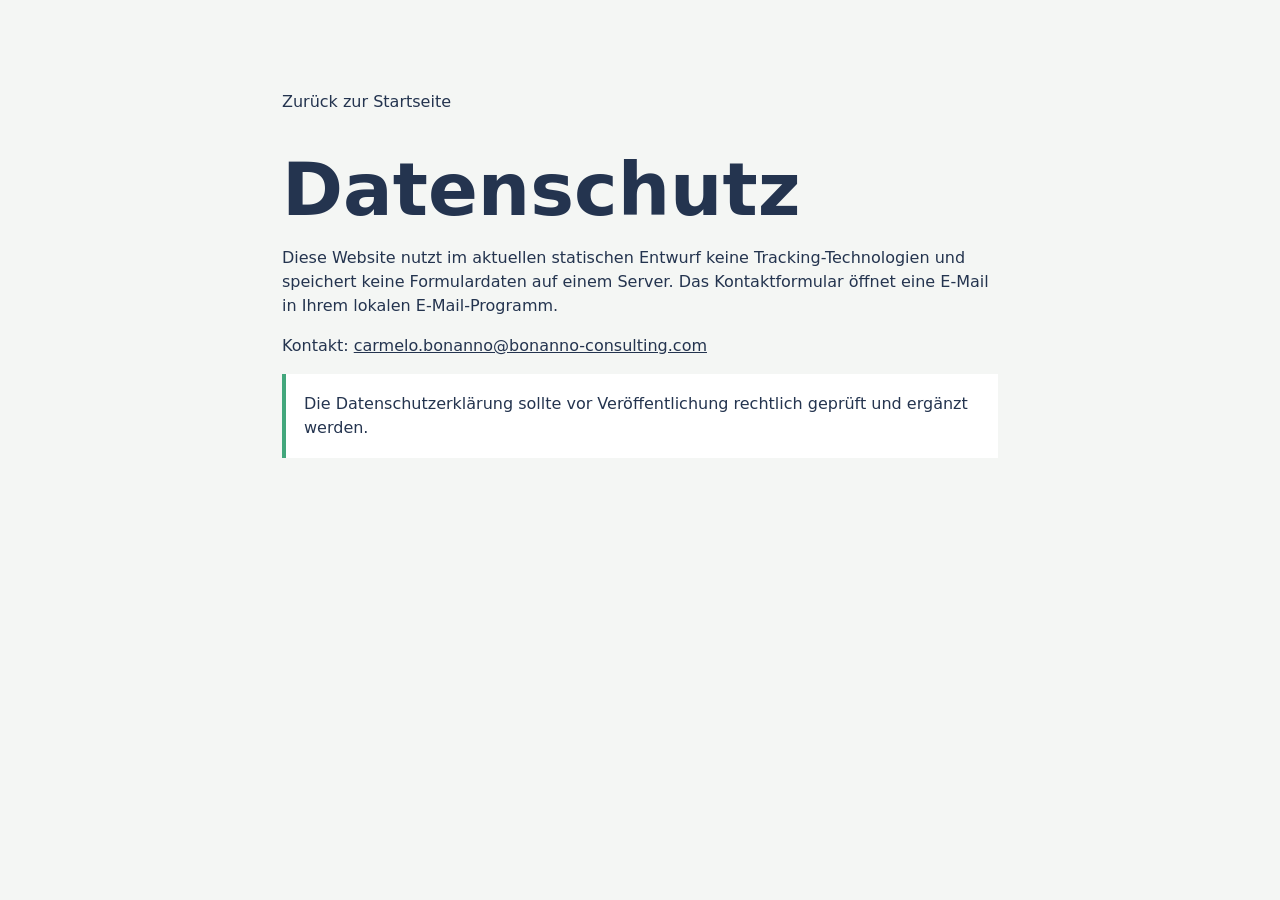
==== datenschutz.html @ 6b0d4506 "Initial Bonanno Consulting website" ====
<!doctype html>
<html lang="de">
  <head>
    <meta charset="utf-8" />
    <meta name="viewport" content="width=device-width, initial-scale=1" />
    <title>Datenschutz | Bonanno Consulting</title>
    <link rel="stylesheet" href="styles.css" />
  </head>
  <body>
    <main class="legal-page">
      <a class="back-link" href="index.html">Zurück zur Startseite</a>
      <h1>Datenschutz</h1>
      <p>
        Diese Website nutzt im aktuellen statischen Entwurf keine Tracking-Technologien und
        speichert keine Formulardaten auf einem Server. Das Kontaktformular öffnet eine
        E-Mail in Ihrem lokalen E-Mail-Programm.
      </p>
      <p>
        Kontakt:
        <a href="mailto:carmelo.bonanno@bonanno-consulting.com">
          carmelo.bonanno@bonanno-consulting.com
        </a>
      </p>
      <p class="legal-note">
        Die Datenschutzerklärung sollte vor Veröffentlichung rechtlich geprüft und ergänzt
        werden.
      </p>
    </main>
  </body>
</html>
---- styles.css ----
:root {
  --bg: #f4f6f4;
  --surface: #ffffff;
  --ink: #24344f;
  --muted: #667287;
  --line: #d9dee8;
  --dark: #172337;
  --dark-soft: #22324c;
  --accent: #1a7d8f;
  --green: #42a77c;
  --purple: #6758c9;
  --warm: #c49766;
  --shadow: 0 28px 80px rgba(23, 35, 55, 0.18);
}

* {
  box-sizing: border-box;
}

html {
  scroll-behavior: smooth;
}

body {
  margin: 0;
  background: var(--bg);
  color: var(--ink);
  font-family:
    "Avenir Next", Avenir, "Helvetica Neue", ui-sans-serif, system-ui, sans-serif;
  line-height: 1.5;
}

img {
  display: block;
  max-width: 100%;
}

a {
  color: inherit;
}

.site-header {
  position: sticky;
  top: 0;
  z-index: 20;
  display: flex;
  align-items: center;
  justify-content: space-between;
  gap: 24px;
  padding: 18px clamp(20px, 4vw, 58px);
  background: rgba(244, 246, 244, 0.92);
  border-bottom: 1px solid rgba(217, 223, 220, 0.9);
  backdrop-filter: blur(18px);
}

.brand {
  display: block;
  width: 218px;
  height: 38px;
  overflow: hidden;
  text-decoration: none;
}

.brand img {
  width: 218px;
  height: auto;
  transform: translateY(-72px);
}

.main-nav {
  display: flex;
  align-items: center;
  gap: clamp(14px, 2vw, 30px);
  color: var(--muted);
  font-size: 0.95rem;
}

.main-nav a {
  text-decoration: none;
}

.main-nav a:hover,
.main-nav a:focus-visible {
  color: var(--ink);
}

.nav-cta {
  padding: 9px 14px;
  border: 1px solid var(--ink);
  border-radius: 6px;
  color: var(--ink) !important;
  font-weight: 820;
}

.hero {
  position: relative;
  display: grid;
  grid-template-columns: minmax(0, 1fr) minmax(340px, 0.58fr);
  gap: clamp(34px, 6vw, 98px);
  align-items: center;
  min-height: min(700px, calc(100vh - 75px));
  padding: clamp(76px, 9vw, 118px) clamp(20px, 4vw, 58px);
  overflow: hidden;
  background: #f7f8f6;
  color: var(--ink);
  isolation: isolate;
}

.hero::after {
  display: none;
}

.hero::before {
  position: absolute;
  inset: 0;
  z-index: -1;
  border-bottom: 1px solid var(--line);
  content: "";
}

.hero-copy,
.hero-card {
  position: relative;
  z-index: 2;
}

.hero-copy {
  max-width: 820px;
}

.eyebrow {
  margin: 0 0 14px;
  color: var(--accent);
  font-size: 0.78rem;
  font-weight: 900;
  letter-spacing: 0;
  text-transform: uppercase;
}

.hero .eyebrow,
.capabilities .eyebrow {
  color: var(--accent);
}

h1,
h2,
h3,
p {
  margin-top: 0;
}

h1 {
  max-width: 780px;
  margin-bottom: 22px;
  font-family: "Avenir Next", Avenir, "Helvetica Neue", ui-sans-serif, system-ui, sans-serif;
  font-size: clamp(2.9rem, 5.7vw, 5.55rem);
  font-weight: 900;
  line-height: 0.92;
  letter-spacing: 0;
}

h2 {
  max-width: 930px;
  margin-bottom: 18px;
  font-size: clamp(2.2rem, 4.6vw, 4.25rem);
  line-height: 0.98;
  letter-spacing: 0;
}

h3 {
  margin-bottom: 8px;
  font-size: 1.25rem;
  line-height: 1.18;
}

.hero-copy p:not(.eyebrow) {
  max-width: 640px;
  color: var(--muted);
  font-size: clamp(1.1rem, 1.6vw, 1.32rem);
}

.hero-actions {
  display: flex;
  flex-wrap: wrap;
  gap: 14px;
  margin-top: 32px;
}

.button {
  display: inline-flex;
  min-height: 50px;
  align-items: center;
  justify-content: center;
  padding: 12px 18px;
  border-radius: 6px;
  font-weight: 860;
  text-decoration: none;
  cursor: pointer;
}

.button.primary {
  border: 1px solid var(--warm);
  background: var(--warm);
  color: #141b26;
}

.button.ghost {
  border: 1px solid var(--line);
  background: #fff;
  color: var(--ink);
}

.button:hover,
.button:focus-visible {
  transform: translateY(-1px);
}

.hero-stage {
  position: relative;
  z-index: 2;
  display: grid;
  gap: 18px;
}

.hero-stage::before {
  position: absolute;
  inset: -24px;
  z-index: -1;
  border: 1px solid var(--line);
  content: "";
}

.hero-stage::after {
  position: absolute;
  top: -24px;
  right: -24px;
  width: 72px;
  height: 72px;
  border-top: 6px solid var(--warm);
  border-right: 6px solid var(--warm);
  content: "";
}

.hero-card {
  padding: 30px;
  border-left: 5px solid var(--warm);
  background: var(--dark);
  color: #fff;
}

.hero-card span,
.quote-card span,
.focus-grid span {
  display: block;
  margin-bottom: 10px;
  color: #8ee8dc;
  font-size: 0.78rem;
  font-weight: 900;
  text-transform: uppercase;
}

.brief-list {
  display: grid;
  border: 1px solid var(--line);
  background: #fff;
}

.brief-list div {
  display: grid;
  grid-template-columns: 48px minmax(0, 1fr);
  gap: 16px;
  padding: 18px 20px;
  border-bottom: 1px solid var(--line);
}

.brief-list div:last-child {
  border-bottom: 0;
}

.brief-list span {
  color: var(--accent);
  font-weight: 900;
}

.brief-list strong {
  font-size: 1rem;
  line-height: 1.25;
}

.hero-card strong {
  display: block;
  margin-bottom: 10px;
  font-size: 1.7rem;
  line-height: 1.05;
}

.hero-card p {
  margin-bottom: 0;
  color: rgba(255, 255, 255, 0.76);
}

.impact-strip {
  position: relative;
  z-index: 3;
  display: grid;
  grid-template-columns: repeat(3, minmax(0, 1fr));
  max-width: 1180px;
  margin: -72px auto 0;
  border-radius: 6px;
  background: #fff;
  box-shadow: var(--shadow);
}

.impact-strip article {
  min-height: 160px;
  padding: 26px;
  border-right: 1px solid var(--line);
}

.impact-strip article:last-child {
  border-right: 0;
}

.impact-strip span {
  display: block;
  margin-bottom: 18px;
  color: var(--green);
  font-weight: 900;
}

.impact-strip strong {
  display: block;
  margin-bottom: 8px;
  font-size: 1.18rem;
}

.impact-strip p {
  margin-bottom: 0;
  color: var(--muted);
}

.section {
  padding: clamp(78px, 10vw, 132px) clamp(20px, 4vw, 58px);
}

.section-heading,
.split-intro,
.capability-list,
.focus-grid,
.method-grid,
.about,
.contact {
  max-width: 1180px;
  margin-right: auto;
  margin-left: auto;
}

.section-heading {
  margin-bottom: 34px;
}

.split-intro {
  display: grid;
  grid-template-columns: minmax(520px, 1fr) minmax(420px, 0.9fr);
  gap: clamp(32px, 6vw, 86px);
  align-items: center;
}

.split-intro h2 {
  font-size: clamp(2.6rem, 4.2vw, 4.7rem);
}

.visual-stack {
  display: grid;
  grid-template-columns: 1fr 0.86fr;
  gap: 18px;
  align-items: end;
}

.visual-stack img {
  width: 100%;
  border: 1px solid var(--line);
  border-radius: 6px;
  box-shadow: 0 20px 60px rgba(8, 15, 18, 0.1);
}

.visual-stack img:first-child {
  transform: translateY(34px);
}

.capabilities {
  background: var(--dark);
  color: #fff;
}

.capability-list {
  border-top: 1px solid rgba(255, 255, 255, 0.18);
}

.capability-list article {
  display: grid;
  grid-template-columns: 90px minmax(0, 1fr);
  gap: 20px;
  padding: 30px 0;
  border-bottom: 1px solid rgba(255, 255, 255, 0.18);
}

.capability-list span {
  color: var(--green);
  font-weight: 900;
}

.capability-list h3 {
  max-width: 680px;
  font-size: clamp(1.6rem, 3vw, 2.5rem);
}

.capability-list p {
  max-width: 680px;
  margin-bottom: 0;
  color: rgba(255, 255, 255, 0.68);
  font-size: 1.05rem;
}

.focus {
  background: #fff;
}

.focus-grid {
  display: grid;
  grid-template-columns: repeat(3, minmax(0, 1fr));
  gap: 18px;
}

.focus-grid article {
  min-height: 300px;
  padding: 26px;
  border-radius: 6px;
  color: #fff;
  background:
    linear-gradient(180deg, rgba(8, 15, 18, 0.08), rgba(8, 15, 18, 0.72)),
    linear-gradient(135deg, var(--accent), var(--dark));
}

.focus-grid article:nth-child(2) {
  background:
    linear-gradient(180deg, rgba(8, 15, 18, 0.08), rgba(8, 15, 18, 0.74)),
    linear-gradient(135deg, var(--purple), var(--dark));
}

.focus-grid article:nth-child(3) {
  background:
    linear-gradient(180deg, rgba(8, 15, 18, 0.08), rgba(8, 15, 18, 0.74)),
    linear-gradient(135deg, var(--warm), var(--dark));
}

.focus-grid span {
  color: rgba(255, 255, 255, 0.78);
}

.focus-grid h3 {
  margin-top: 120px;
  font-size: 1.8rem;
}

.focus-grid p {
  margin-bottom: 0;
  color: rgba(255, 255, 255, 0.75);
}

.method {
  background: var(--bg);
}

.method-grid {
  display: grid;
  grid-template-columns: repeat(4, minmax(0, 1fr));
  gap: 1px;
  background: var(--line);
  border: 1px solid var(--line);
}

.method-grid article {
  min-height: 230px;
  padding: 26px;
  background: #fff;
}

.method-grid strong {
  display: block;
  margin-bottom: 72px;
  color: var(--green);
}

.method-grid p {
  margin-bottom: 0;
  color: var(--muted);
  font-size: 1.06rem;
}

.about {
  display: grid;
  grid-template-columns: minmax(300px, 0.72fr) minmax(0, 1fr);
  gap: clamp(32px, 6vw, 82px);
  align-items: center;
}

.about-image {
  position: relative;
}

.about-image::before {
  position: absolute;
  inset: 28px -24px -24px 24px;
  z-index: -1;
  background: var(--green);
  content: "";
}

.about-image img {
  width: 100%;
  max-height: 640px;
  border-radius: 6px;
  box-shadow: var(--shadow);
  object-fit: cover;
  object-position: center top;
}

.about-copy p:not(.eyebrow) {
  max-width: 660px;
  color: var(--muted);
  font-size: 1.12rem;
}

.quote-card {
  max-width: 560px;
  margin-top: 30px;
  padding: 24px;
  border-left: 5px solid var(--green);
  background: #fff;
  box-shadow: 0 18px 50px rgba(8, 15, 18, 0.08);
}

.quote-card span {
  color: var(--accent);
}

.quote-card strong {
  font-size: 1.55rem;
  line-height: 1.18;
}

.contact {
  display: grid;
  grid-template-columns: minmax(0, 0.92fr) minmax(340px, 1.08fr);
  gap: clamp(30px, 6vw, 82px);
  align-items: start;
  padding: clamp(42px, 6vw, 70px);
  border-radius: 6px;
  background: var(--dark);
  color: #fff;
}

.contact .eyebrow {
  color: #8ee8dc;
}

.contact-copy p {
  max-width: 520px;
  color: rgba(255, 255, 255, 0.72);
  font-size: 1.08rem;
}

.contact-copy a {
  color: #8ee8dc;
  font-weight: 860;
}

.booking-card {
  display: grid;
  gap: 16px;
  padding: 26px;
  border: 1px solid rgba(255, 255, 255, 0.14);
  border-radius: 6px;
  background: rgba(255, 255, 255, 0.08);
}

.booking-card span {
  color: #8ee8dc;
  font-size: 0.78rem;
  font-weight: 900;
  text-transform: uppercase;
}

.booking-card strong {
  max-width: 520px;
  font-size: clamp(1.6rem, 3vw, 2.45rem);
  line-height: 1.08;
}

.booking-card p {
  max-width: 560px;
  margin-bottom: 10px;
  color: rgba(255, 255, 255, 0.72);
}

.site-footer {
  display: flex;
  align-items: center;
  justify-content: space-between;
  gap: 18px;
  padding: 28px clamp(20px, 4vw, 58px);
  color: var(--muted);
  font-size: 0.94rem;
}

.site-footer img {
  width: 174px;
  height: auto;
}

.footer-links {
  display: flex;
  gap: 20px;
}

.footer-links a,
.back-link {
  text-decoration: none;
}

.footer-links a:hover,
.footer-links a:focus-visible,
.back-link:hover,
.back-link:focus-visible {
  color: var(--ink);
}

.legal-page {
  max-width: 760px;
  padding: clamp(44px, 8vw, 90px) 22px;
  margin: 0 auto;
}

.legal-page h1 {
  margin-top: 42px;
  font-size: clamp(2.6rem, 6vw, 4.6rem);
}

.legal-note {
  padding: 18px;
  border-left: 4px solid var(--green);
  background: #fff;
}

@media (max-width: 980px) {
  .hero {
    grid-template-columns: 1fr;
    background: #f7f8f6;
  }

  .impact-strip,
  .split-intro,
  .visual-stack,
  .focus-grid,
  .method-grid,
  .about,
  .contact {
    grid-template-columns: 1fr;
  }

  .impact-strip article {
    border-right: 0;
    border-bottom: 1px solid var(--line);
  }

  .impact-strip article:last-child {
    border-bottom: 0;
  }

  .visual-stack img:first-child {
    transform: none;
  }

  .hero-stage::before,
  .hero-stage::after {
    display: none;
  }
}

@media (max-width: 760px) {
  .site-header {
    position: static;
    align-items: flex-start;
    flex-direction: column;
  }

  .brand img {
    width: 206px;
  }

  .main-nav {
    width: 100%;
    flex-wrap: wrap;
    gap: 10px;
  }

  .nav-cta,
  .hero-actions,
  .button {
    width: 100%;
  }

  .hero,
  .section {
    padding-right: 18px;
    padding-left: 18px;
  }

  .impact-strip {
    margin-right: 18px;
    margin-left: 18px;
  }

  h1 {
    font-size: clamp(3rem, 16vw, 4.7rem);
  }

  .capability-list article {
    grid-template-columns: 1fr;
    gap: 10px;
  }

  .contact,
  .booking-card {
    padding: 22px;
  }

  .site-footer {
    align-items: flex-start;
    flex-direction: column;
  }
}
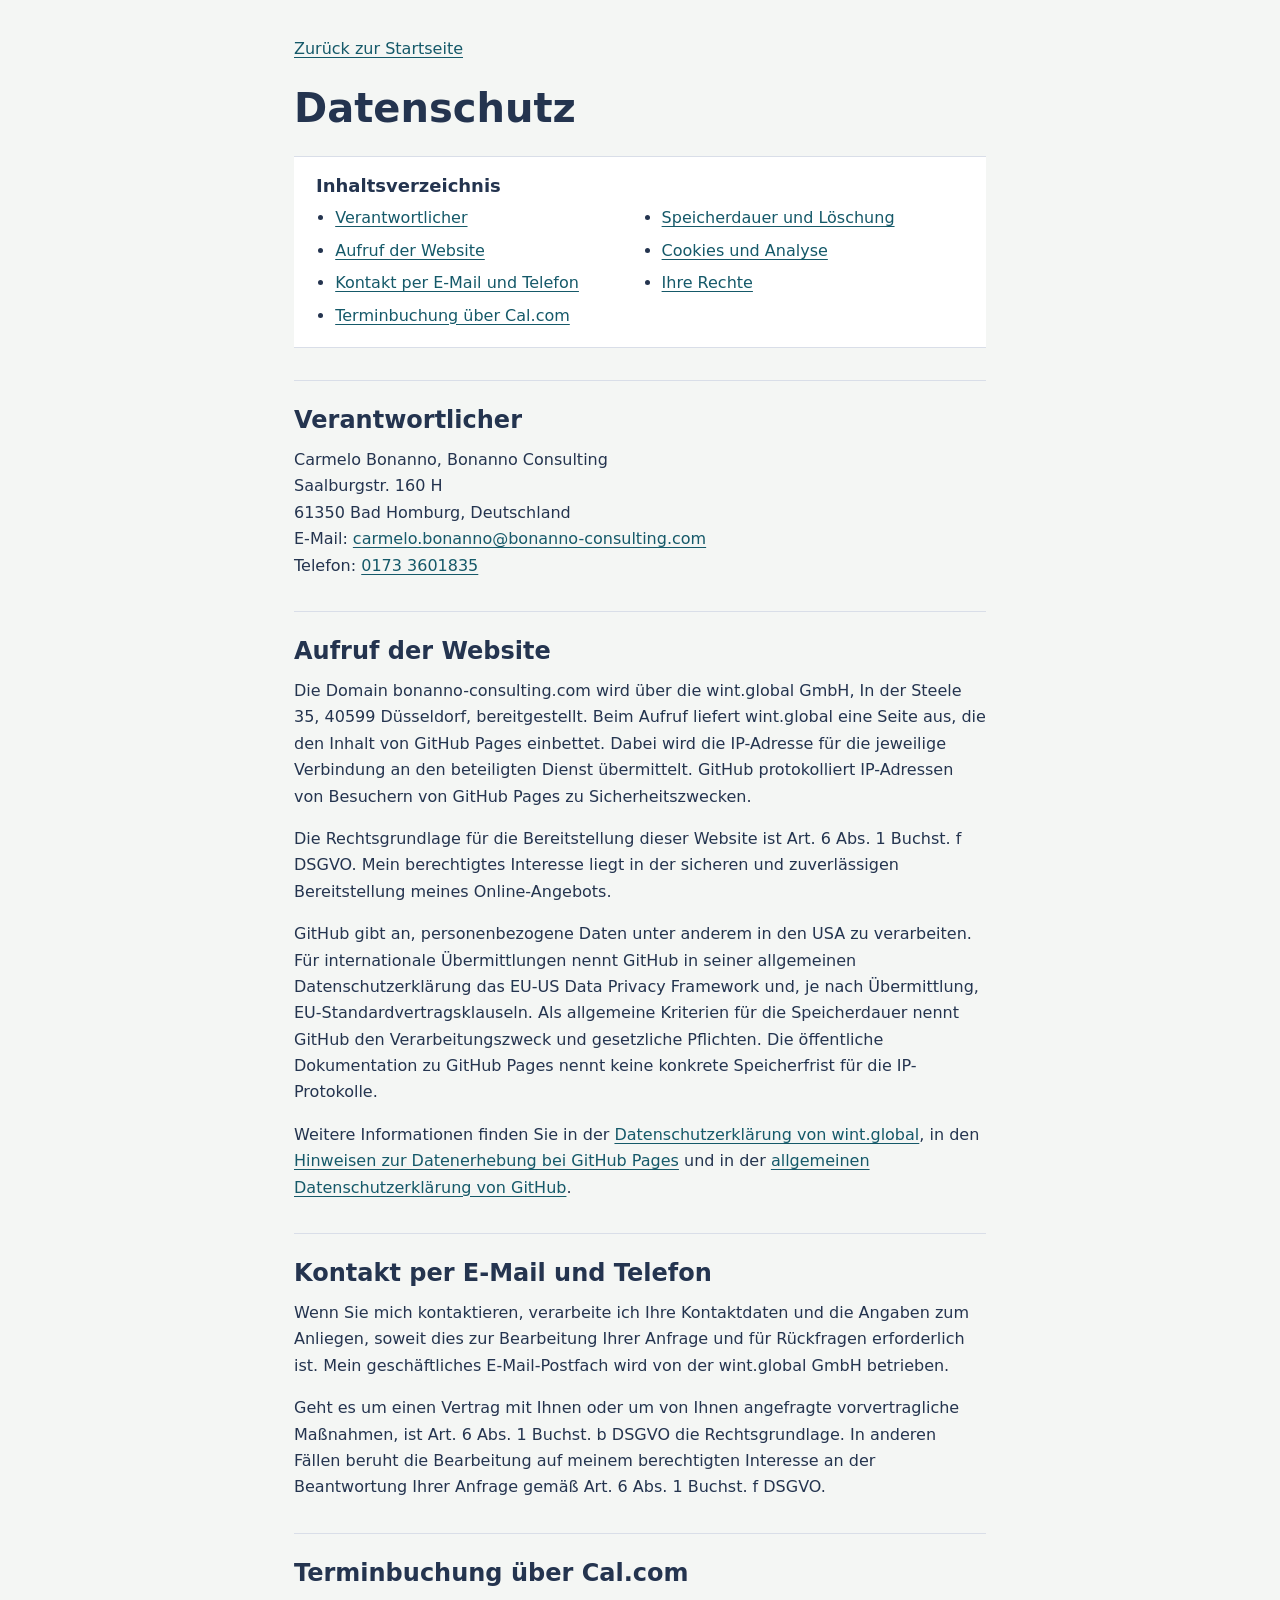
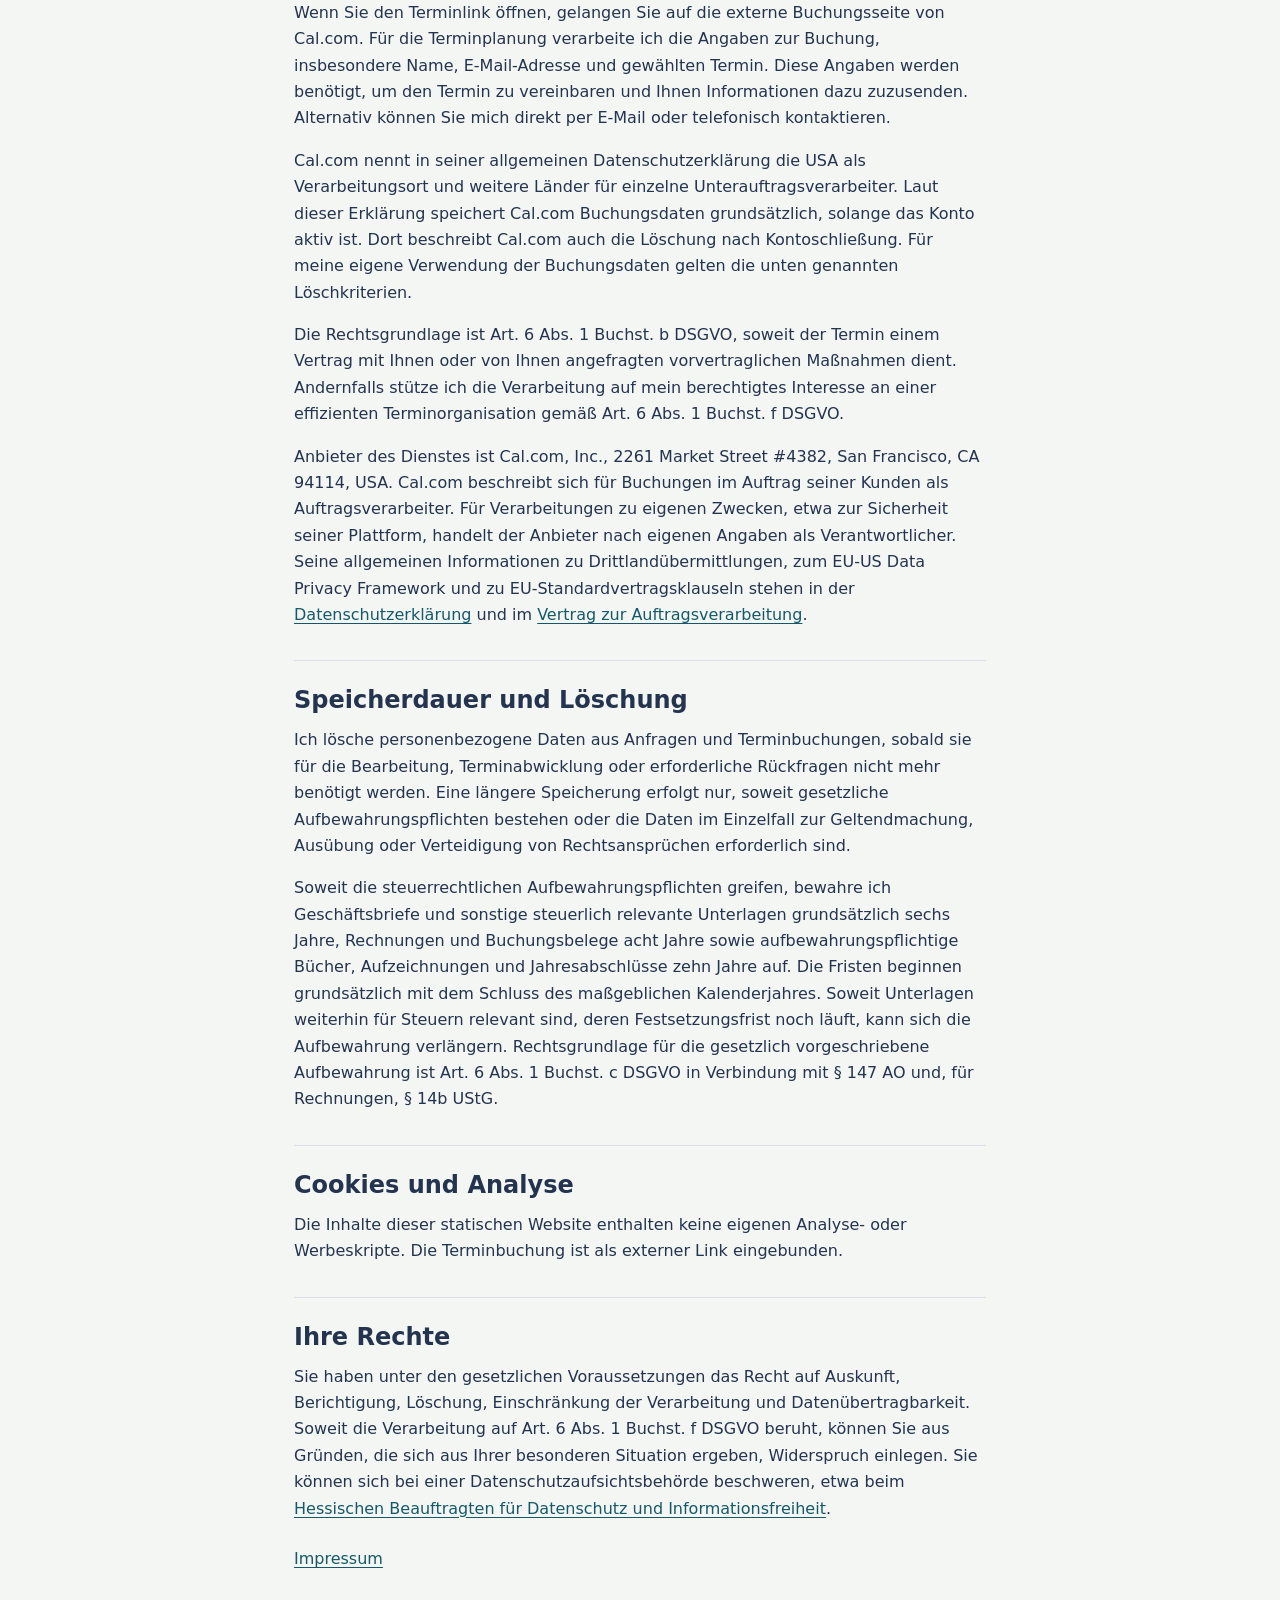
==== commit 455badea: "Fix responsive layouts, booking links and privacy notice" ====
--- a/datenschutz.html
+++ b/datenschutz.html
@@ -5,26 +5,150 @@
     <meta name="viewport" content="width=device-width, initial-scale=1" />
     <title>Datenschutz | Bonanno Consulting</title>
     <link rel="stylesheet" href="styles.css" />
+    <link rel="icon" href="assets/bonanno-consulting-logo.png" type="image/png" />
   </head>
   <body>
-    <main class="legal-page">
+    <main class="legal-page privacy-page">
       <a class="back-link" href="index.html">Zurück zur Startseite</a>
       <h1>Datenschutz</h1>
+      <nav class="privacy-contents" aria-labelledby="inhaltsverzeichnis">
+        <h2 id="inhaltsverzeichnis">Inhaltsverzeichnis</h2>
+        <ul>
+          <li><a href="#verantwortlicher">Verantwortlicher</a></li>
+          <li><a href="#website">Aufruf der Website</a></li>
+          <li><a href="#kontakt">Kontakt per E-Mail und Telefon</a></li>
+          <li><a href="#terminbuchung">Terminbuchung über Cal.com</a></li>
+          <li><a href="#speicherdauer">Speicherdauer und Löschung</a></li>
+          <li><a href="#cookies">Cookies und Analyse</a></li>
+          <li><a href="#rechte">Ihre Rechte</a></li>
+        </ul>
+      </nav>
+
+      <h2 id="verantwortlicher">Verantwortlicher</h2>
       <p>
-        Diese Website nutzt im aktuellen statischen Entwurf keine Tracking-Technologien und
-        speichert keine Formulardaten auf einem Server. Das Kontaktformular öffnet eine
-        E-Mail in Ihrem lokalen E-Mail-Programm.
+        Carmelo Bonanno, Bonanno Consulting<br />
+        Saalburgstr. 160 H<br />
+        61350 Bad Homburg, Deutschland<br />
+        E-Mail: <a href="mailto:carmelo.bonanno@bonanno-consulting.com">carmelo.bonanno@bonanno-consulting.com</a><br />
+        Telefon: <a href="tel:+491733601835">0173 3601835</a>
+      </p>
+
+      <h2 id="website">Aufruf der Website</h2>
+      <p>
+        Die Domain bonanno-consulting.com wird über die wint.global GmbH,
+        In der Steele 35, 40599 Düsseldorf, bereitgestellt. Beim Aufruf liefert
+        wint.global eine Seite aus, die den Inhalt von GitHub Pages einbettet.
+        Dabei wird die IP-Adresse für die jeweilige Verbindung an den beteiligten Dienst
+        übermittelt. GitHub protokolliert IP-Adressen von Besuchern von GitHub Pages
+        zu Sicherheitszwecken.
       </p>
       <p>
-        Kontakt:
-        <a href="mailto:carmelo.bonanno@bonanno-consulting.com">
-          carmelo.bonanno@bonanno-consulting.com
-        </a>
+        Die Rechtsgrundlage für die Bereitstellung dieser Website ist Art. 6 Abs. 1
+        Buchst. f DSGVO. Mein berechtigtes Interesse liegt in der sicheren und
+        zuverlässigen Bereitstellung meines Online-Angebots.
       </p>
-      <p class="legal-note">
-        Die Datenschutzerklärung sollte vor Veröffentlichung rechtlich geprüft und ergänzt
-        werden.
+      <p>
+        GitHub gibt an, personenbezogene Daten unter anderem in den USA zu verarbeiten.
+        Für internationale Übermittlungen nennt GitHub in seiner allgemeinen
+        Datenschutzerklärung das EU-US Data Privacy Framework und, je nach
+        Übermittlung, EU-Standardvertragsklauseln. Als allgemeine Kriterien für die
+        Speicherdauer nennt GitHub den Verarbeitungszweck und gesetzliche Pflichten.
+        Die öffentliche Dokumentation zu GitHub Pages nennt keine konkrete
+        Speicherfrist für die IP-Protokolle.
       </p>
+      <p>
+        Weitere Informationen finden Sie in der
+        <a href="https://wint.global/datenschutzerklaerung/">Datenschutzerklärung von wint.global</a>,
+        in den <a href="https://docs.github.com/en/pages/getting-started-with-github-pages/what-is-github-pages#data-collection">Hinweisen zur Datenerhebung bei GitHub Pages</a>
+        und in der <a href="https://docs.github.com/en/site-policy/privacy-policies/github-general-privacy-statement">allgemeinen Datenschutzerklärung von GitHub</a>.
+      </p>
+      <h2 id="kontakt">Kontakt per E-Mail und Telefon</h2>
+      <p>
+        Wenn Sie mich kontaktieren, verarbeite ich Ihre Kontaktdaten und die Angaben zum
+        Anliegen, soweit dies zur Bearbeitung Ihrer Anfrage und für Rückfragen erforderlich
+        ist. Mein geschäftliches E-Mail-Postfach wird von der wint.global GmbH betrieben.
+      </p>
+      <p>
+        Geht es um einen Vertrag mit Ihnen oder um von Ihnen angefragte vorvertragliche
+        Maßnahmen, ist Art. 6 Abs. 1 Buchst. b DSGVO die Rechtsgrundlage. In anderen
+        Fällen beruht die Bearbeitung auf meinem berechtigten Interesse an der
+        Beantwortung Ihrer Anfrage gemäß Art. 6 Abs. 1 Buchst. f DSGVO.
+      </p>
+      <h2 id="terminbuchung">Terminbuchung über Cal.com</h2>
+      <p>
+        Wenn Sie den Terminlink öffnen, gelangen Sie auf die externe Buchungsseite
+        von Cal.com. Für die Terminplanung
+        verarbeite ich die Angaben zur Buchung, insbesondere Name, E-Mail-Adresse
+        und gewählten Termin. Diese Angaben werden benötigt, um den Termin zu
+        vereinbaren und Ihnen Informationen dazu zuzusenden. Alternativ können
+        Sie mich direkt per E-Mail oder telefonisch kontaktieren.
+      </p>
+      <p>
+        Cal.com nennt in seiner allgemeinen Datenschutzerklärung die USA als
+        Verarbeitungsort und weitere Länder für einzelne Unterauftragsverarbeiter.
+        Laut dieser Erklärung speichert Cal.com Buchungsdaten grundsätzlich, solange
+        das Konto aktiv ist. Dort beschreibt Cal.com auch die Löschung nach
+        Kontoschließung. Für meine eigene Verwendung der Buchungsdaten gelten
+        die unten genannten Löschkriterien.
+      </p>
+      <p>
+        Die Rechtsgrundlage ist Art. 6 Abs. 1 Buchst. b DSGVO, soweit der Termin
+        einem Vertrag mit Ihnen oder von Ihnen angefragten vorvertraglichen Maßnahmen
+        dient. Andernfalls stütze ich die Verarbeitung auf mein berechtigtes Interesse
+        an einer effizienten Terminorganisation gemäß Art. 6 Abs. 1 Buchst. f DSGVO.
+      </p>
+      <p>
+        Anbieter des Dienstes ist Cal.com, Inc., 2261 Market Street #4382,
+        San Francisco, CA 94114, USA. Cal.com beschreibt sich für Buchungen im
+        Auftrag seiner Kunden als Auftragsverarbeiter. Für Verarbeitungen zu
+        eigenen Zwecken, etwa zur Sicherheit seiner Plattform, handelt der
+        Anbieter nach eigenen Angaben als Verantwortlicher. Seine allgemeinen
+        Informationen zu Drittlandübermittlungen, zum EU-US Data Privacy
+        Framework und zu EU-Standardvertragsklauseln stehen in der
+        <a href="https://cal.com/privacy">Datenschutzerklärung</a> und im
+        <a href="https://cal.com/dpa">Vertrag zur Auftragsverarbeitung</a>.
+      </p>
+      <h2 id="speicherdauer">Speicherdauer und Löschung</h2>
+      <p>
+        Ich lösche personenbezogene Daten aus Anfragen und Terminbuchungen, sobald
+        sie für die Bearbeitung, Terminabwicklung oder erforderliche Rückfragen
+        nicht mehr benötigt werden. Eine längere Speicherung erfolgt nur, soweit
+        gesetzliche Aufbewahrungspflichten bestehen oder die Daten im Einzelfall
+        zur Geltendmachung, Ausübung oder Verteidigung von Rechtsansprüchen
+        erforderlich sind.
+      </p>
+      <p>
+        Soweit die steuerrechtlichen Aufbewahrungspflichten greifen, bewahre ich
+        Geschäftsbriefe und sonstige steuerlich relevante Unterlagen grundsätzlich
+        sechs Jahre, Rechnungen und Buchungsbelege acht Jahre sowie
+        aufbewahrungspflichtige Bücher, Aufzeichnungen und Jahresabschlüsse
+        zehn Jahre auf. Die Fristen beginnen grundsätzlich mit dem Schluss des
+        maßgeblichen Kalenderjahres. Soweit Unterlagen weiterhin für Steuern
+        relevant sind, deren Festsetzungsfrist noch läuft, kann sich die
+        Aufbewahrung verlängern. Rechtsgrundlage für die gesetzlich vorgeschriebene
+        Aufbewahrung ist Art. 6 Abs. 1 Buchst. c DSGVO in Verbindung mit
+        § 147 AO und, für Rechnungen, § 14b UStG.
+      </p>
+
+      <h2 id="cookies">Cookies und Analyse</h2>
+      <p>
+        Die Inhalte dieser statischen Website enthalten keine eigenen Analyse- oder
+        Werbeskripte. Die Terminbuchung ist als externer Link eingebunden.
+      </p>
+
+      <h2 id="rechte">Ihre Rechte</h2>
+      <p>
+        Sie haben unter den gesetzlichen Voraussetzungen das Recht auf Auskunft,
+        Berichtigung, Löschung, Einschränkung der Verarbeitung und Datenübertragbarkeit.
+        Soweit die Verarbeitung auf Art. 6 Abs. 1 Buchst. f DSGVO beruht, können
+        Sie aus Gründen, die sich aus Ihrer besonderen Situation ergeben, Widerspruch
+        einlegen. Sie können sich bei einer Datenschutzaufsichtsbehörde beschweren,
+        etwa beim
+        <a href="https://datenschutz.hessen.de/service/beschwerde-uebermitteln">Hessischen Beauftragten für Datenschutz und Informationsfreiheit</a>.
+      </p>
+      <footer class="privacy-footer">
+        <a href="impressum.html">Impressum</a>
+      </footer>
     </main>
   </body>
 </html>
--- a/styles.css
+++ b/styles.css
@@ -28,6 +28,7 @@
   font-family:
     "Avenir Next", Avenir, "Helvetica Neue", ui-sans-serif, system-ui, sans-serif;
   line-height: 1.5;
+  overflow-wrap: anywhere;
 }
 
 img {
@@ -98,8 +99,7 @@
   grid-template-columns: minmax(0, 1fr) minmax(340px, 0.58fr);
   gap: clamp(34px, 6vw, 98px);
   align-items: center;
-  min-height: min(700px, calc(100vh - 75px));
-  padding: clamp(76px, 9vw, 118px) clamp(20px, 4vw, 58px);
+  padding: 64px max(24px, calc((100% - 1180px) / 2)) 92px;
   overflow: hidden;
   background: #f7f8f6;
   color: var(--ink);
@@ -126,6 +126,14 @@
 
 .hero-copy {
   max-width: 820px;
+  min-width: 0;
+}
+
+.hero h1 {
+  font-size: 4rem;
+  font-weight: 780;
+  line-height: 1.04;
+  text-wrap: balance;
 }
 
 .eyebrow {
@@ -175,15 +183,16 @@
 
 .hero-copy p:not(.eyebrow) {
   max-width: 640px;
+  margin-bottom: 0;
   color: var(--muted);
-  font-size: clamp(1.1rem, 1.6vw, 1.32rem);
+  font-size: 1.125rem;
 }
 
 .hero-actions {
   display: flex;
   flex-wrap: wrap;
   gap: 14px;
-  margin-top: 32px;
+  margin-top: 24px;
 }
 
 .button {
@@ -194,6 +203,7 @@
   padding: 12px 18px;
   border-radius: 6px;
   font-weight: 860;
+  text-align: center;
   text-decoration: none;
   cursor: pointer;
 }
@@ -219,6 +229,7 @@
   position: relative;
   z-index: 2;
   display: grid;
+  grid-template-columns: minmax(0, 1fr);
   gap: 18px;
 }
 
@@ -305,7 +316,7 @@
   display: grid;
   grid-template-columns: repeat(3, minmax(0, 1fr));
   max-width: 1180px;
-  margin: -72px auto 0;
+  margin: -48px auto 0;
   border-radius: 6px;
   background: #fff;
   box-shadow: var(--shadow);
@@ -361,31 +372,35 @@
 
 .split-intro {
   display: grid;
-  grid-template-columns: minmax(520px, 1fr) minmax(420px, 0.9fr);
+  grid-template-columns: minmax(0, 1fr) minmax(0, 1fr);
   gap: clamp(32px, 6vw, 86px);
   align-items: center;
 }
 
 .split-intro h2 {
-  font-size: clamp(2.6rem, 4.2vw, 4.7rem);
+  font-size: 2.75rem;
+  line-height: 1.08;
 }
 
 .visual-stack {
   display: grid;
-  grid-template-columns: 1fr 0.86fr;
-  gap: 18px;
-  align-items: end;
+  grid-template-columns: repeat(2, minmax(0, 1fr));
+  gap: 12px;
+  margin: 0;
 }
 
 .visual-stack img {
   width: 100%;
+  height: auto;
   border: 1px solid var(--line);
   border-radius: 6px;
   box-shadow: 0 20px 60px rgba(8, 15, 18, 0.1);
 }
 
-.visual-stack img:first-child {
-  transform: translateY(34px);
+.visual-stack figcaption {
+  grid-column: 1 / -1;
+  color: var(--muted);
+  font-size: 0.875rem;
 }
 
 .capabilities {
@@ -519,6 +534,7 @@
 
 .about-image img {
   width: 100%;
+  height: auto;
   max-height: 640px;
   border-radius: 6px;
   box-shadow: var(--shadow);
@@ -637,26 +653,93 @@
 }
 
 .legal-page {
-  max-width: 760px;
-  padding: clamp(44px, 8vw, 90px) 22px;
+  max-width: 46rem;
+  padding: 36px 22px 64px;
   margin: 0 auto;
+  line-height: 1.65;
 }
 
 .legal-page h1 {
-  margin-top: 42px;
-  font-size: clamp(2.6rem, 6vw, 4.6rem);
-}
-
-.legal-note {
-  padding: 18px;
-  border-left: 4px solid var(--green);
-  background: #fff;
+  margin: 24px 0;
+  font-size: 2.5rem;
+  font-weight: 750;
+  line-height: 1.14;
+}
+
+.legal-page h2 {
+  margin-bottom: 12px;
+  font-size: 1.5rem;
+  line-height: 1.25;
+  scroll-margin-top: 20px;
+}
+
+.privacy-page > h2 {
+  margin-top: 32px;
+  padding-top: 24px;
+  border-top: 1px solid var(--line);
+}
+
+.legal-page a {
+  color: #155969;
+  text-underline-offset: 0.18em;
+}
+
+.legal-page .back-link {
+  text-decoration: underline;
+}
+
+a:focus-visible {
+  outline: 2px solid currentColor;
+  outline-offset: 3px;
+}
+
+.privacy-contents {
+  padding: 18px 22px;
+  border-block: 1px solid var(--line);
+  background: var(--surface);
+}
+
+.privacy-contents h2 {
+  margin-bottom: 8px;
+  font-size: 1.125rem;
+}
+
+.privacy-contents ul {
+  margin: 0;
+  padding-inline-start: 1.2em;
+}
+
+.privacy-contents li + li {
+  margin-top: 6px;
+}
+
+.privacy-footer {
+  margin-top: 24px;
+}
+
+@media (min-width: 640px) {
+  .privacy-contents ul {
+    display: grid;
+    grid-template-columns: repeat(2, minmax(0, 1fr));
+    gap: 6px 24px;
+    grid-auto-flow: column;
+    grid-template-rows: repeat(4, auto);
+  }
+
+  .privacy-contents li + li {
+    margin-top: 0;
+  }
 }
 
 @media (max-width: 980px) {
   .hero {
-    grid-template-columns: 1fr;
-    background: #f7f8f6;
+    grid-template-columns: minmax(0, 1fr);
+    padding: 44px 24px 34px;
+    gap: 28px;
+  }
+
+  .hero h1 {
+    font-size: 3.25rem;
   }
 
   .impact-strip,
@@ -666,7 +749,11 @@
   .method-grid,
   .about,
   .contact {
-    grid-template-columns: 1fr;
+    grid-template-columns: minmax(0, 1fr);
+  }
+
+  .impact-strip {
+    margin: 0 24px;
   }
 
   .impact-strip article {
@@ -676,10 +763,6 @@
 
   .impact-strip article:last-child {
     border-bottom: 0;
-  }
-
-  .visual-stack img:first-child {
-    transform: none;
   }
 
   .hero-stage::before,
@@ -693,6 +776,7 @@
     position: static;
     align-items: flex-start;
     flex-direction: column;
+    gap: 12px;
   }
 
   .brand img {
@@ -711,6 +795,10 @@
     width: 100%;
   }
 
+  .nav-cta {
+    text-align: center;
+  }
+
   .hero,
   .section {
     padding-right: 18px;
@@ -722,8 +810,12 @@
     margin-left: 18px;
   }
 
-  h1 {
-    font-size: clamp(3rem, 16vw, 4.7rem);
+  .hero h1 {
+    font-size: 2.5rem;
+  }
+
+  .split-intro h2 {
+    font-size: 2rem;
   }
 
   .capability-list article {
@@ -736,8 +828,24 @@
     padding: 22px;
   }
 
+  .about-image::before {
+    inset: 14px -10px -14px 10px;
+  }
+
   .site-footer {
     align-items: flex-start;
     flex-direction: column;
   }
 }
+
+@media (max-width: 360px) {
+  .hero h1 {
+    font-size: 2.125rem;
+  }
+}
+
+@media (prefers-reduced-motion: reduce) {
+  html {
+    scroll-behavior: auto;
+  }
+}
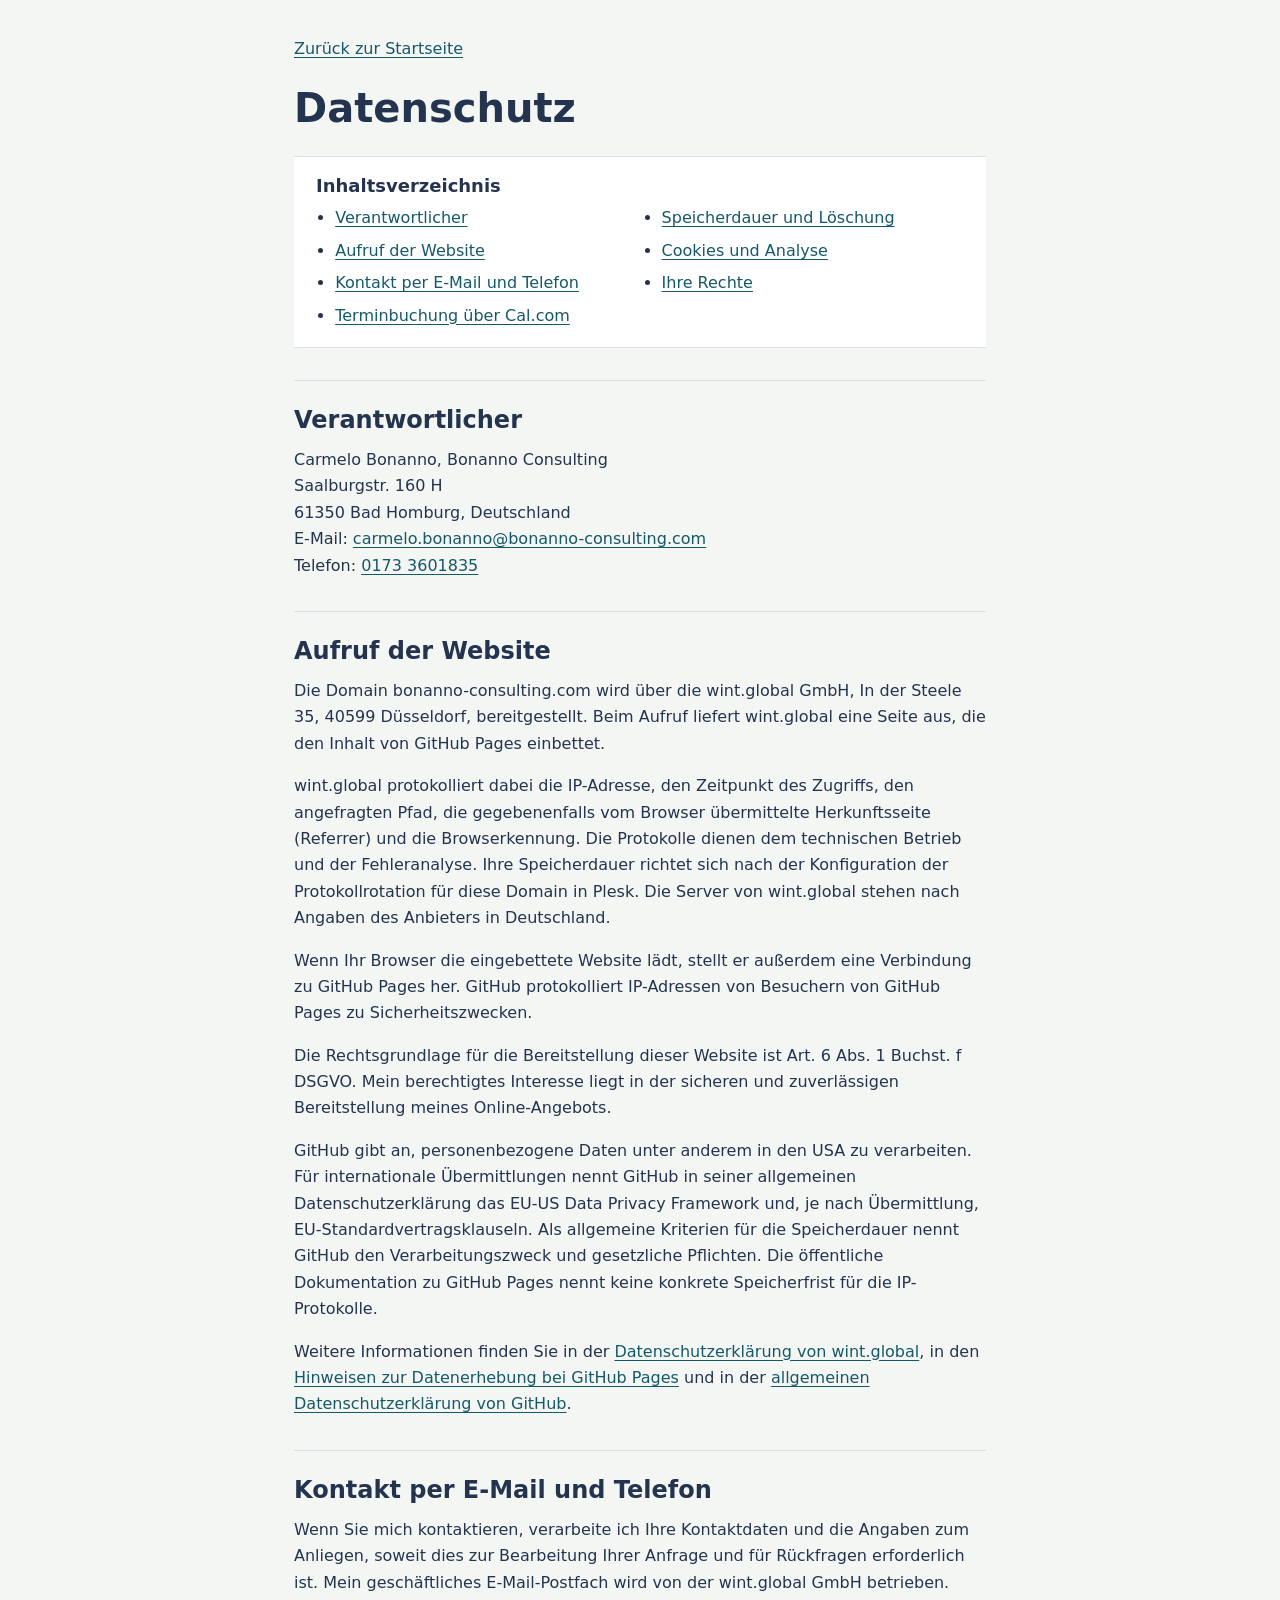
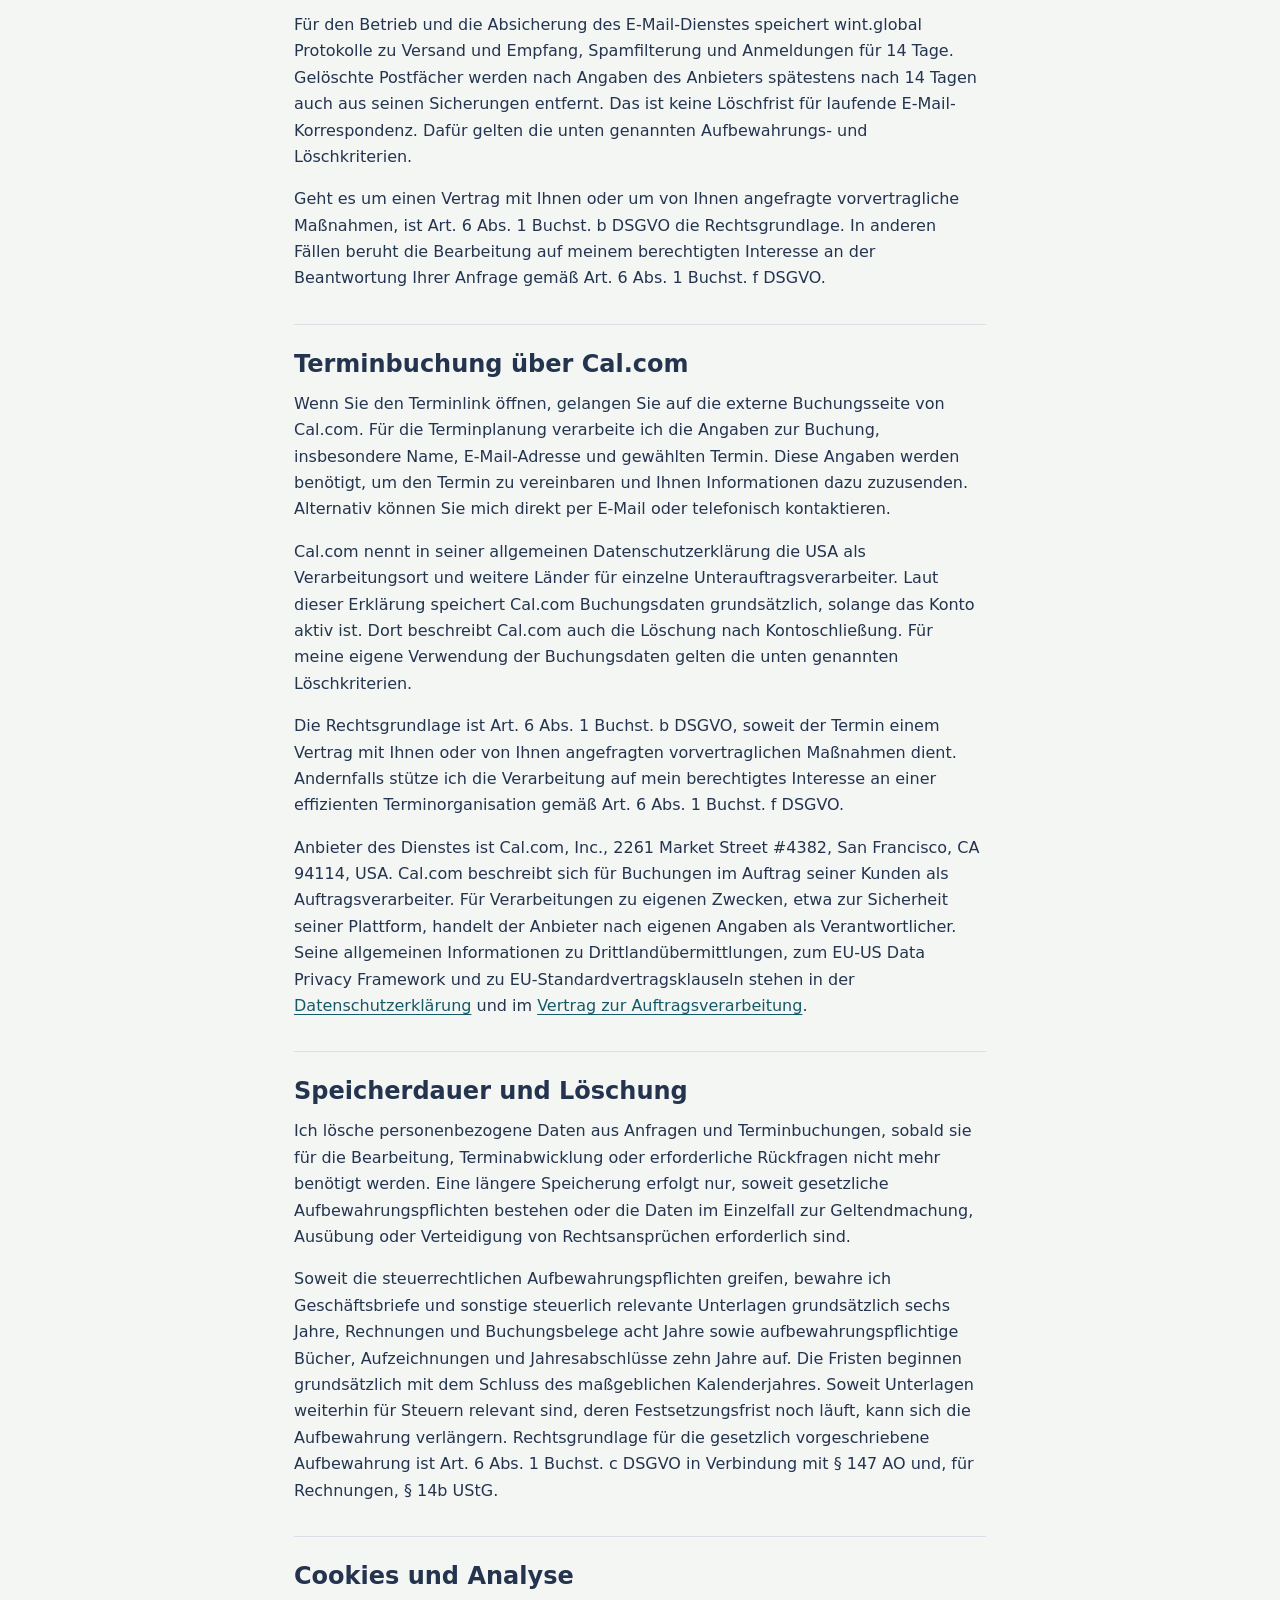
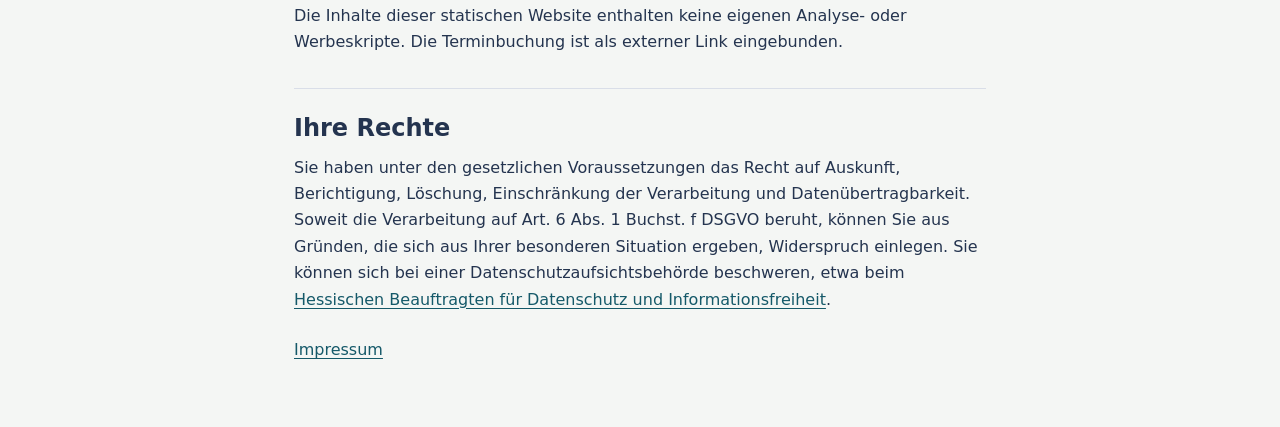
==== commit 6842de39: "Position consulting for cross-industry SMEs and add AI services" ====
--- a/datenschutz.html
+++ b/datenschutz.html
@@ -38,9 +38,19 @@
         Die Domain bonanno-consulting.com wird über die wint.global GmbH,
         In der Steele 35, 40599 Düsseldorf, bereitgestellt. Beim Aufruf liefert
         wint.global eine Seite aus, die den Inhalt von GitHub Pages einbettet.
-        Dabei wird die IP-Adresse für die jeweilige Verbindung an den beteiligten Dienst
-        übermittelt. GitHub protokolliert IP-Adressen von Besuchern von GitHub Pages
-        zu Sicherheitszwecken.
+      </p>
+      <p>
+        wint.global protokolliert dabei die IP-Adresse, den Zeitpunkt des Zugriffs,
+        den angefragten Pfad, die gegebenenfalls vom Browser übermittelte Herkunftsseite
+        (Referrer) und die Browserkennung. Die Protokolle dienen dem technischen
+        Betrieb und der Fehleranalyse. Ihre Speicherdauer richtet sich nach der
+        Konfiguration der Protokollrotation für diese Domain in Plesk. Die Server
+        von wint.global stehen nach Angaben des Anbieters in Deutschland.
+      </p>
+      <p>
+        Wenn Ihr Browser die eingebettete Website lädt, stellt er außerdem eine
+        Verbindung zu GitHub Pages her. GitHub protokolliert IP-Adressen von
+        Besuchern von GitHub Pages zu Sicherheitszwecken.
       </p>
       <p>
         Die Rechtsgrundlage für die Bereitstellung dieser Website ist Art. 6 Abs. 1
@@ -67,6 +77,14 @@
         Wenn Sie mich kontaktieren, verarbeite ich Ihre Kontaktdaten und die Angaben zum
         Anliegen, soweit dies zur Bearbeitung Ihrer Anfrage und für Rückfragen erforderlich
         ist. Mein geschäftliches E-Mail-Postfach wird von der wint.global GmbH betrieben.
+      </p>
+      <p>
+        Für den Betrieb und die Absicherung des E-Mail-Dienstes speichert wint.global
+        Protokolle zu Versand und Empfang, Spamfilterung und Anmeldungen für 14 Tage.
+        Gelöschte Postfächer werden nach Angaben des Anbieters spätestens nach
+        14 Tagen auch aus seinen Sicherungen entfernt. Das ist keine Löschfrist
+        für laufende E-Mail-Korrespondenz. Dafür gelten die unten genannten
+        Aufbewahrungs- und Löschkriterien.
       </p>
       <p>
         Geht es um einen Vertrag mit Ihnen oder um von Ihnen angefragte vorvertragliche
--- a/styles.css
+++ b/styles.css
@@ -5,12 +5,8 @@
   --muted: #667287;
   --line: #d9dee8;
   --dark: #172337;
-  --dark-soft: #22324c;
-  --accent: #1a7d8f;
-  --green: #42a77c;
-  --purple: #6758c9;
-  --warm: #c49766;
-  --shadow: 0 28px 80px rgba(23, 35, 55, 0.18);
+  --accent: #146579;
+  --accent-light: #9de3dd;
 }
 
 * {
@@ -94,46 +90,22 @@
 }
 
 .hero {
-  position: relative;
-  display: grid;
-  grid-template-columns: minmax(0, 1fr) minmax(340px, 0.58fr);
-  gap: clamp(34px, 6vw, 98px);
-  align-items: center;
-  padding: 64px max(24px, calc((100% - 1180px) / 2)) 92px;
-  overflow: hidden;
-  background: #f7f8f6;
-  color: var(--ink);
-  isolation: isolate;
-}
-
-.hero::after {
-  display: none;
-}
-
-.hero::before {
-  position: absolute;
-  inset: 0;
-  z-index: -1;
   border-bottom: 1px solid var(--line);
-  content: "";
-}
-
-.hero-copy,
-.hero-card {
-  position: relative;
-  z-index: 2;
+  padding: 76px clamp(20px, 4vw, 58px) 82px;
+  background: var(--surface);
 }
 
 .hero-copy {
-  max-width: 820px;
+  max-width: 1180px;
   min-width: 0;
+  margin-inline: auto;
 }
 
 .hero h1 {
-  font-size: 4rem;
+  max-width: none;
+  font-size: 4.75rem;
   font-weight: 780;
   line-height: 1.04;
-  text-wrap: balance;
 }
 
 .eyebrow {
@@ -145,9 +117,8 @@
   text-transform: uppercase;
 }
 
-.hero .eyebrow,
 .capabilities .eyebrow {
-  color: var(--accent);
+  color: var(--accent-light);
 }
 
 h1,
@@ -161,7 +132,7 @@
   max-width: 780px;
   margin-bottom: 22px;
   font-family: "Avenir Next", Avenir, "Helvetica Neue", ui-sans-serif, system-ui, sans-serif;
-  font-size: clamp(2.9rem, 5.7vw, 5.55rem);
+  font-size: 3rem;
   font-weight: 900;
   line-height: 0.92;
   letter-spacing: 0;
@@ -170,8 +141,8 @@
 h2 {
   max-width: 930px;
   margin-bottom: 18px;
-  font-size: clamp(2.2rem, 4.6vw, 4.25rem);
-  line-height: 0.98;
+  font-size: 3.25rem;
+  line-height: 1.06;
   letter-spacing: 0;
 }
 
@@ -190,9 +161,15 @@
 
 .hero-actions {
   display: flex;
+  align-items: center;
   flex-wrap: wrap;
   gap: 14px;
   margin-top: 24px;
+}
+
+.hero-duration {
+  color: var(--muted);
+  font-size: 0.95rem;
 }
 
 .button {
@@ -209,14 +186,14 @@
 }
 
 .button.primary {
-  border: 1px solid var(--warm);
-  background: var(--warm);
-  color: #141b26;
-}
-
-.button.ghost {
-  border: 1px solid var(--line);
-  background: #fff;
+  border: 1px solid var(--accent);
+  background: var(--accent);
+  color: #fff;
+}
+
+.booking-card .button.primary {
+  border-color: var(--accent-light);
+  background: var(--accent-light);
   color: var(--ink);
 }
 
@@ -225,140 +202,27 @@
   transform: translateY(-1px);
 }
 
-.hero-stage {
-  position: relative;
-  z-index: 2;
-  display: grid;
-  grid-template-columns: minmax(0, 1fr);
-  gap: 18px;
-}
-
-.hero-stage::before {
-  position: absolute;
-  inset: -24px;
-  z-index: -1;
-  border: 1px solid var(--line);
-  content: "";
-}
-
-.hero-stage::after {
-  position: absolute;
-  top: -24px;
-  right: -24px;
-  width: 72px;
-  height: 72px;
-  border-top: 6px solid var(--warm);
-  border-right: 6px solid var(--warm);
-  content: "";
-}
-
-.hero-card {
-  padding: 30px;
-  border-left: 5px solid var(--warm);
-  background: var(--dark);
-  color: #fff;
-}
-
-.hero-card span,
 .quote-card span,
 .focus-grid span {
   display: block;
   margin-bottom: 10px;
-  color: #8ee8dc;
+  color: var(--accent);
   font-size: 0.78rem;
   font-weight: 900;
   text-transform: uppercase;
 }
 
-.brief-list {
-  display: grid;
-  border: 1px solid var(--line);
-  background: #fff;
-}
-
-.brief-list div {
-  display: grid;
-  grid-template-columns: 48px minmax(0, 1fr);
-  gap: 16px;
-  padding: 18px 20px;
-  border-bottom: 1px solid var(--line);
-}
-
-.brief-list div:last-child {
-  border-bottom: 0;
-}
-
-.brief-list span {
-  color: var(--accent);
-  font-weight: 900;
-}
-
-.brief-list strong {
-  font-size: 1rem;
-  line-height: 1.25;
-}
-
-.hero-card strong {
-  display: block;
-  margin-bottom: 10px;
-  font-size: 1.7rem;
-  line-height: 1.05;
-}
-
-.hero-card p {
-  margin-bottom: 0;
-  color: rgba(255, 255, 255, 0.76);
-}
-
-.impact-strip {
-  position: relative;
-  z-index: 3;
-  display: grid;
-  grid-template-columns: repeat(3, minmax(0, 1fr));
-  max-width: 1180px;
-  margin: -48px auto 0;
-  border-radius: 6px;
-  background: #fff;
-  box-shadow: var(--shadow);
-}
-
-.impact-strip article {
-  min-height: 160px;
-  padding: 26px;
-  border-right: 1px solid var(--line);
-}
-
-.impact-strip article:last-child {
-  border-right: 0;
-}
-
-.impact-strip span {
-  display: block;
-  margin-bottom: 18px;
-  color: var(--green);
-  font-weight: 900;
-}
-
-.impact-strip strong {
-  display: block;
-  margin-bottom: 8px;
-  font-size: 1.18rem;
-}
-
-.impact-strip p {
-  margin-bottom: 0;
-  color: var(--muted);
-}
-
 .section {
-  padding: clamp(78px, 10vw, 132px) clamp(20px, 4vw, 58px);
+  padding: 76px clamp(20px, 4vw, 58px);
+}
+
+main [id] {
+  scroll-margin-top: 96px;
 }
 
 .section-heading,
-.split-intro,
 .capability-list,
 .focus-grid,
-.method-grid,
 .about,
 .contact {
   max-width: 1180px;
@@ -370,70 +234,39 @@
   margin-bottom: 34px;
 }
 
-.split-intro {
-  display: grid;
-  grid-template-columns: minmax(0, 1fr) minmax(0, 1fr);
-  gap: clamp(32px, 6vw, 86px);
-  align-items: center;
-}
-
-.split-intro h2 {
-  font-size: 2.75rem;
-  line-height: 1.08;
-}
-
-.visual-stack {
-  display: grid;
-  grid-template-columns: repeat(2, minmax(0, 1fr));
-  gap: 12px;
-  margin: 0;
-}
-
-.visual-stack img {
-  width: 100%;
-  height: auto;
-  border: 1px solid var(--line);
-  border-radius: 6px;
-  box-shadow: 0 20px 60px rgba(8, 15, 18, 0.1);
-}
-
-.visual-stack figcaption {
-  grid-column: 1 / -1;
-  color: var(--muted);
-  font-size: 0.875rem;
-}
-
 .capabilities {
   background: var(--dark);
   color: #fff;
 }
 
 .capability-list {
-  border-top: 1px solid rgba(255, 255, 255, 0.18);
+  display: grid;
+  grid-template-columns: repeat(2, minmax(0, 1fr));
+  column-gap: clamp(28px, 5vw, 72px);
 }
 
 .capability-list article {
   display: grid;
-  grid-template-columns: 90px minmax(0, 1fr);
-  gap: 20px;
-  padding: 30px 0;
-  border-bottom: 1px solid rgba(255, 255, 255, 0.18);
+  grid-template-columns: 2rem minmax(0, 1fr);
+  gap: 12px;
+  padding: 22px 0;
+  border-top: 1px solid rgba(255, 255, 255, 0.22);
 }
 
 .capability-list span {
-  color: var(--green);
+  color: var(--accent-light);
   font-weight: 900;
 }
 
 .capability-list h3 {
   max-width: 680px;
-  font-size: clamp(1.6rem, 3vw, 2.5rem);
+  font-size: 1.75rem;
 }
 
 .capability-list p {
   max-width: 680px;
   margin-bottom: 0;
-  color: rgba(255, 255, 255, 0.68);
+  color: rgba(255, 255, 255, 0.78);
   font-size: 1.05rem;
 }
 
@@ -444,73 +277,21 @@
 .focus-grid {
   display: grid;
   grid-template-columns: repeat(3, minmax(0, 1fr));
-  gap: 18px;
+  gap: 28px;
 }
 
 .focus-grid article {
-  min-height: 300px;
-  padding: 26px;
-  border-radius: 6px;
-  color: #fff;
-  background:
-    linear-gradient(180deg, rgba(8, 15, 18, 0.08), rgba(8, 15, 18, 0.72)),
-    linear-gradient(135deg, var(--accent), var(--dark));
-}
-
-.focus-grid article:nth-child(2) {
-  background:
-    linear-gradient(180deg, rgba(8, 15, 18, 0.08), rgba(8, 15, 18, 0.74)),
-    linear-gradient(135deg, var(--purple), var(--dark));
-}
-
-.focus-grid article:nth-child(3) {
-  background:
-    linear-gradient(180deg, rgba(8, 15, 18, 0.08), rgba(8, 15, 18, 0.74)),
-    linear-gradient(135deg, var(--warm), var(--dark));
-}
-
-.focus-grid span {
-  color: rgba(255, 255, 255, 0.78);
+  padding-top: 18px;
+  border-top: 2px solid var(--accent);
 }
 
 .focus-grid h3 {
-  margin-top: 120px;
-  font-size: 1.8rem;
+  font-size: 1.4rem;
 }
 
 .focus-grid p {
   margin-bottom: 0;
-  color: rgba(255, 255, 255, 0.75);
-}
-
-.method {
-  background: var(--bg);
-}
-
-.method-grid {
-  display: grid;
-  grid-template-columns: repeat(4, minmax(0, 1fr));
-  gap: 1px;
-  background: var(--line);
-  border: 1px solid var(--line);
-}
-
-.method-grid article {
-  min-height: 230px;
-  padding: 26px;
-  background: #fff;
-}
-
-.method-grid strong {
-  display: block;
-  margin-bottom: 72px;
-  color: var(--green);
-}
-
-.method-grid p {
-  margin-bottom: 0;
   color: var(--muted);
-  font-size: 1.06rem;
 }
 
 .about {
@@ -520,24 +301,11 @@
   align-items: center;
 }
 
-.about-image {
-  position: relative;
-}
-
-.about-image::before {
-  position: absolute;
-  inset: 28px -24px -24px 24px;
-  z-index: -1;
-  background: var(--green);
-  content: "";
-}
-
 .about-image img {
   width: 100%;
   height: auto;
   max-height: 640px;
   border-radius: 6px;
-  box-shadow: var(--shadow);
   object-fit: cover;
   object-position: center top;
 }
@@ -551,18 +319,12 @@
 .quote-card {
   max-width: 560px;
   margin-top: 30px;
-  padding: 24px;
-  border-left: 5px solid var(--green);
-  background: #fff;
-  box-shadow: 0 18px 50px rgba(8, 15, 18, 0.08);
-}
-
-.quote-card span {
-  color: var(--accent);
+  padding: 4px 0 4px 18px;
+  border-left: 3px solid var(--accent);
 }
 
 .quote-card strong {
-  font-size: 1.55rem;
+  font-size: 1.3rem;
   line-height: 1.18;
 }
 
@@ -595,10 +357,7 @@
 .booking-card {
   display: grid;
   gap: 16px;
-  padding: 26px;
-  border: 1px solid rgba(255, 255, 255, 0.14);
-  border-radius: 6px;
-  background: rgba(255, 255, 255, 0.08);
+  justify-items: start;
 }
 
 .booking-card span {
@@ -610,7 +369,7 @@
 
 .booking-card strong {
   max-width: 520px;
-  font-size: clamp(1.6rem, 3vw, 2.45rem);
+  font-size: 2rem;
   line-height: 1.08;
 }
 
@@ -733,41 +492,15 @@
 
 @media (max-width: 980px) {
   .hero {
-    grid-template-columns: minmax(0, 1fr);
-    padding: 44px 24px 34px;
-    gap: 28px;
+    padding-block: 64px;
   }
 
   .hero h1 {
     font-size: 3.25rem;
   }
 
-  .impact-strip,
-  .split-intro,
-  .visual-stack,
-  .focus-grid,
-  .method-grid,
-  .about,
-  .contact {
-    grid-template-columns: minmax(0, 1fr);
-  }
-
-  .impact-strip {
-    margin: 0 24px;
-  }
-
-  .impact-strip article {
-    border-right: 0;
-    border-bottom: 1px solid var(--line);
-  }
-
-  .impact-strip article:last-child {
-    border-bottom: 0;
-  }
-
-  .hero-stage::before,
-  .hero-stage::after {
-    display: none;
+  h2 {
+    font-size: 2.6rem;
   }
 }
 
@@ -790,7 +523,6 @@
   }
 
   .nav-cta,
-  .hero-actions,
   .button {
     width: 100%;
   }
@@ -805,31 +537,40 @@
     padding-left: 18px;
   }
 
-  .impact-strip {
-    margin-right: 18px;
-    margin-left: 18px;
+  .hero,
+  .section {
+    padding-block: 48px;
+  }
+
+  main [id] {
+    scroll-margin-top: 16px;
   }
 
   .hero h1 {
     font-size: 2.5rem;
   }
 
-  .split-intro h2 {
+  h2 {
     font-size: 2rem;
   }
 
-  .capability-list article {
-    grid-template-columns: 1fr;
-    gap: 10px;
-  }
-
-  .contact,
-  .booking-card {
-    padding: 22px;
-  }
-
-  .about-image::before {
-    inset: 14px -10px -14px 10px;
+  .capability-list,
+  .focus-grid,
+  .about,
+  .contact {
+    grid-template-columns: minmax(0, 1fr);
+  }
+
+  .capability-list h3 {
+    font-size: 1.4rem;
+  }
+
+  .hero-actions {
+    justify-content: center;
+  }
+
+  .contact {
+    padding: 36px 22px;
   }
 
   .site-footer {
@@ -839,6 +580,14 @@
 }
 
 @media (max-width: 360px) {
+  .main-nav .nav-cta {
+    display: none;
+  }
+
+  .hero {
+    padding-block: 36px;
+  }
+
   .hero h1 {
     font-size: 2.125rem;
   }
